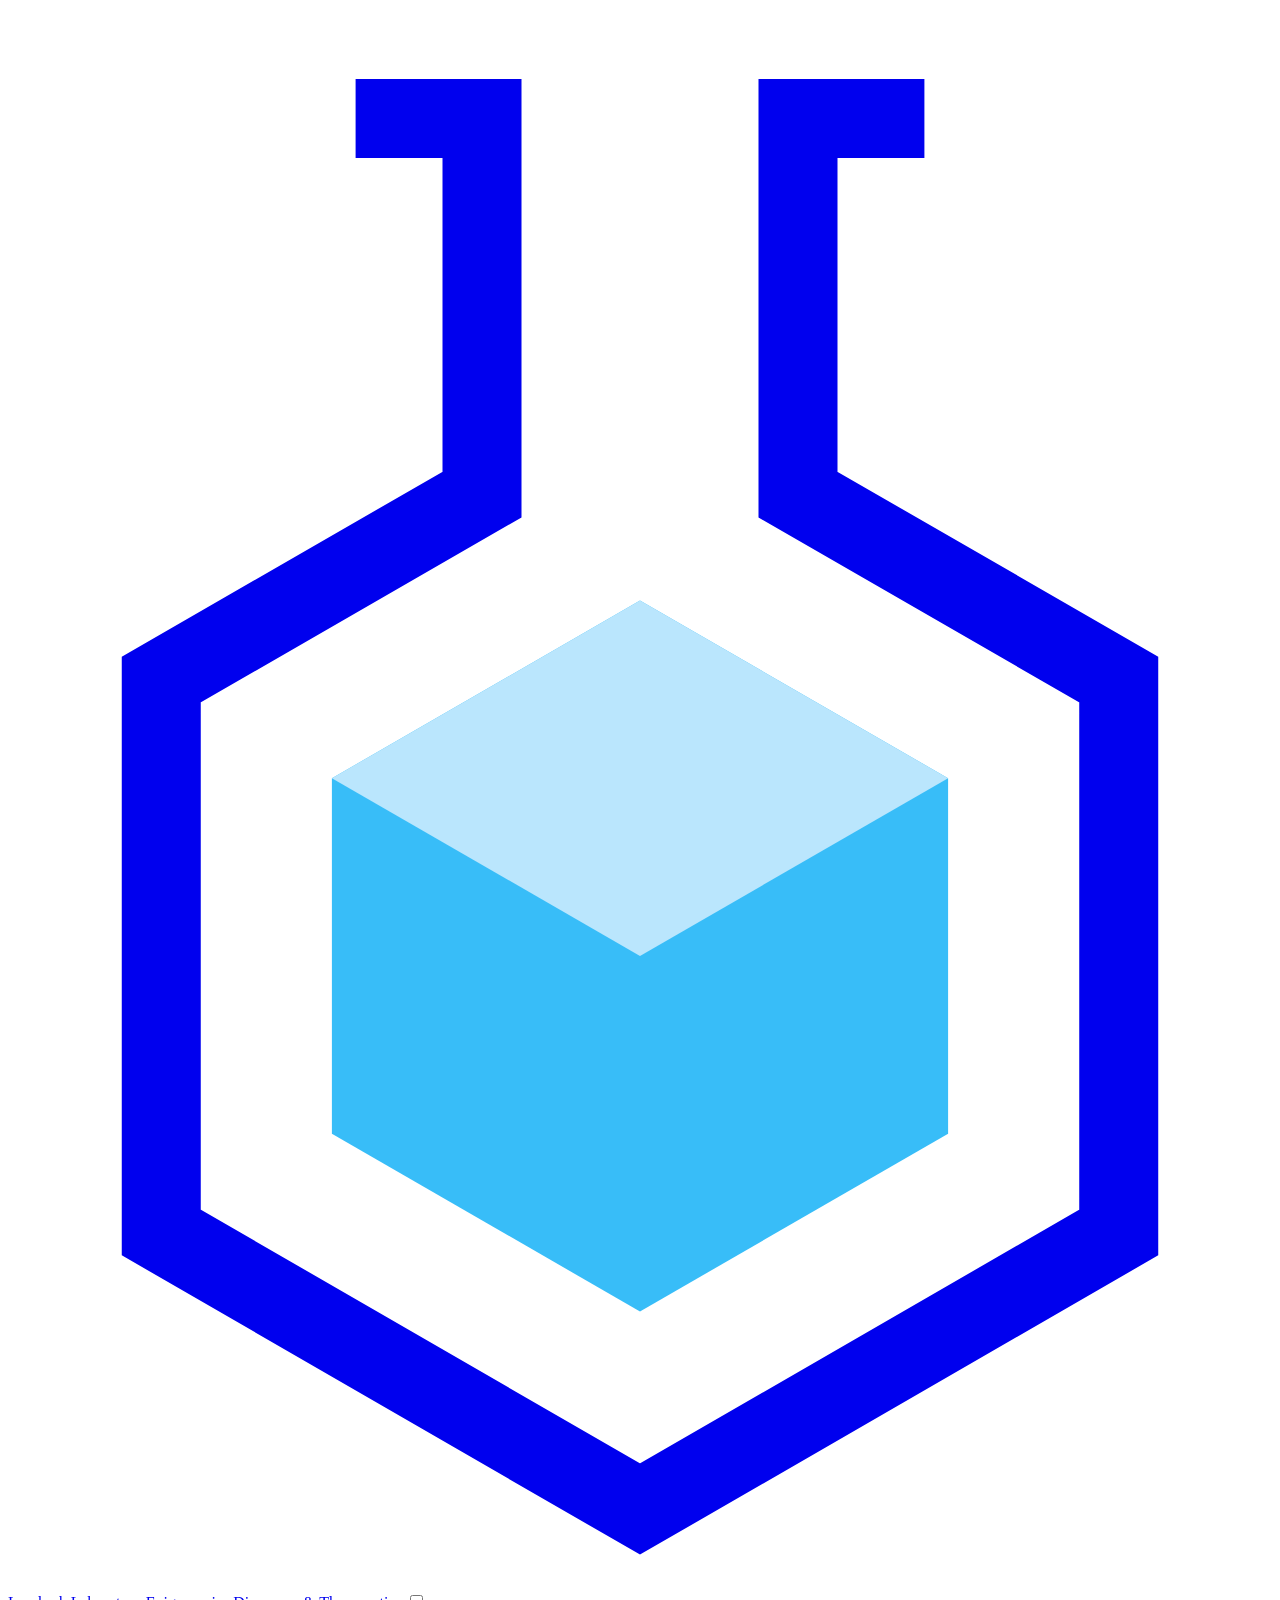
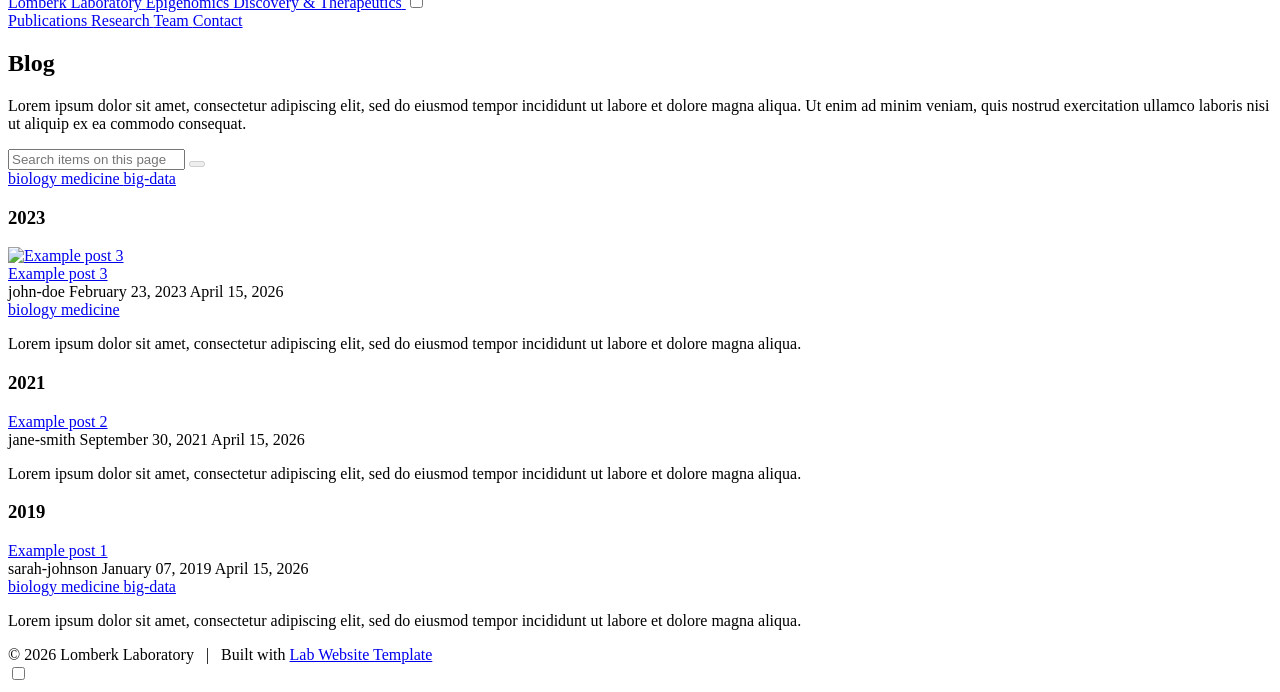
==== blog/index.html @ d011b60d "Deploying to gh-pages from @ rjfogarty/Lomberk-Lab.github.io@3ae2333532f5c6f4c0efbfa99e33e4c50df7499" ====
<!DOCTYPE html>
<html lang="en" data-dark="false">
  <head>
<meta http-equiv="Content-Type" content="text/html; charset=UTF-8">
  <!--
  put your analytics (e.g. Google Analytics) tracking code here
-->

  <!--
  put your search engine verification (e.g. Google Search Console) tag here
-->

  






























<meta name="viewport" content="width=device-width, initial-scale=1">

<title>Lomberk Laboratory</title>

<link rel="icon" href="/Lomberk-Lab.github.io/images/icon.png">

<meta name="title" content="">
<meta name="description" content="Epigenomics Discovery &amp; Therapeutics. The Lomberk Laboratory investigates how epigenomic regulators, including chromatin-modifying enzymes and remodeling complexes, control gene expression programs downstream of oncogenic signaling, shape DNA damage responses, and drive disease progression in cancers such as pancreatic cancer. Our work spans mechanistic discovery to translational impact, using cell-based assays, patient-derived model systems, and mouse models to identify vulnerabilities that can be targeted therapeutically.">

<meta property="og:title" content="">
<meta property="og:site_title" content="Lomberk Laboratory">
<meta property="og:description" content="Epigenomics Discovery &amp; Therapeutics. The Lomberk Laboratory investigates how epigenomic regulators, including chromatin-modifying enzymes and remodeling complexes, control gene expression programs downstream of oncogenic signaling, shape DNA damage responses, and drive disease progression in cancers such as pancreatic cancer. Our work spans mechanistic discovery to translational impact, using cell-based assays, patient-derived model systems, and mouse models to identify vulnerabilities that can be targeted therapeutically.">
<meta property="og:url" content="https://rjfogarty.github.io/Lomberk-Lab.github.io">
<meta property="og:image" content="/Lomberk-Lab.github.io/images/share.jpg">
<meta property="og:locale" content="en_US">

<meta property="twitter:title" content="">
<meta property="twitter:description" content="Epigenomics Discovery &amp; Therapeutics. The Lomberk Laboratory investigates how epigenomic regulators, including chromatin-modifying enzymes and remodeling complexes, control gene expression programs downstream of oncogenic signaling, shape DNA damage responses, and drive disease progression in cancers such as pancreatic cancer. Our work spans mechanistic discovery to translational impact, using cell-based assays, patient-derived model systems, and mouse models to identify vulnerabilities that can be targeted therapeutically.">
<meta property="twitter:url" content="https://rjfogarty.github.io/Lomberk-Lab.github.io">
<meta property="twitter:card" content="summary_large_image">
<meta property="twitter:image" content="/Lomberk-Lab.github.io/images/share.jpg">


  <meta property="og:type" content="website">


<script type="application/ld+json">
  {
    "@context": "https://schema.org",
    
      "@type": "WebSite",
    
    "name": "",
    "description": "Epigenomics Discovery &amp; Therapeutics. The Lomberk Laboratory investigates how epigenomic regulators, including chromatin-modifying enzymes and remodeling complexes, control gene expression programs downstream of oncogenic signaling, shape DNA damage responses, and drive disease progression in cancers such as pancreatic cancer. Our work spans mechanistic discovery to translational impact, using cell-based assays, patient-derived model systems, and mouse models to identify vulnerabilities that can be targeted therapeutically.",
    "headline": "",
    "publisher": {
      "@type": "Organization",
      "logo": { "@type": "ImageObject", "url": "/Lomberk-Lab.github.io/images/icon.png" }
    },
    "url": "https://rjfogarty.github.io/Lomberk-Lab.github.io"
  }
</script>

<link rel="alternate" type="application/rss+xml" href="https://rjfogarty.github.io/Lomberk-Lab.github.io/feed.xml">

  <!-- Google Fonts -->
<!-- automatically get url from fonts used in theme file -->

<link rel="preconnect" href="https://fonts.gstatic.com">
<link href="https://fonts.googleapis.com/css2?display=swap&&family=Barlow:ital,wght@0,200;0,400;0,500;0,600;1,200;1,400;1,500;1,600&amp;family=Roboto+Mono:ital,wght@0,200;0,400;0,500;0,600;1,200;1,400;1,500;1,600" rel="stylesheet">

<!-- Font Awesome icons (load asynchronously due to size) -->

<link href="https://use.fontawesome.com/releases/v6.7.0/css/all.css" rel="stylesheet" media="none" onload="this.removeAttribute('media'); this.onload = null;">
<noscript>
  <link href="https://use.fontawesome.com/releases/v6.7.0/css/all.css" rel="stylesheet">
</noscript>

  <!-- third party styles -->
<!-- https://stylishthemes.github.io/Syntax-Themes/pygments/ -->
<link href="https://cdn.jsdelivr.net/gh/StylishThemes/Syntax-Themes/pygments/css-github/pygments-tomorrow-night-eighties.css" rel="stylesheet">

<!-- include all sass in styles folder -->


  
    <link href="/Lomberk-Lab.github.io/_styles/-theme.css" rel="stylesheet">
  

  
    <link href="/Lomberk-Lab.github.io/_styles/alert.css" rel="stylesheet">
  

  
    <link href="/Lomberk-Lab.github.io/_styles/all.css" rel="stylesheet">
  

  
    <link href="/Lomberk-Lab.github.io/_styles/anchor.css" rel="stylesheet">
  

  
    <link href="/Lomberk-Lab.github.io/_styles/background.css" rel="stylesheet">
  

  
    <link href="/Lomberk-Lab.github.io/_styles/body.css" rel="stylesheet">
  

  
    <link href="/Lomberk-Lab.github.io/_styles/bold.css" rel="stylesheet">
  

  
    <link href="/Lomberk-Lab.github.io/_styles/button.css" rel="stylesheet">
  

  
    <link href="/Lomberk-Lab.github.io/_styles/card.css" rel="stylesheet">
  

  
    <link href="/Lomberk-Lab.github.io/_styles/checkbox.css" rel="stylesheet">
  

  
    <link href="/Lomberk-Lab.github.io/_styles/citation.css" rel="stylesheet">
  

  
    <link href="/Lomberk-Lab.github.io/_styles/code.css" rel="stylesheet">
  

  
    <link href="/Lomberk-Lab.github.io/_styles/cols.css" rel="stylesheet">
  

  
    <link href="/Lomberk-Lab.github.io/_styles/dark-toggle.css" rel="stylesheet">
  

  
    <link href="/Lomberk-Lab.github.io/_styles/details.css" rel="stylesheet">
  

  
    <link href="/Lomberk-Lab.github.io/_styles/feature.css" rel="stylesheet">
  

  
    <link href="/Lomberk-Lab.github.io/_styles/figure.css" rel="stylesheet">
  

  
    <link href="/Lomberk-Lab.github.io/_styles/float.css" rel="stylesheet">
  

  
    <link href="/Lomberk-Lab.github.io/_styles/font.css" rel="stylesheet">
  

  
    <link href="/Lomberk-Lab.github.io/_styles/footer.css" rel="stylesheet">
  

  
    <link href="/Lomberk-Lab.github.io/_styles/form.css" rel="stylesheet">
  

  
    <link href="/Lomberk-Lab.github.io/_styles/grid.css" rel="stylesheet">
  

  
    <link href="/Lomberk-Lab.github.io/_styles/header.css" rel="stylesheet">
  

  
    <link href="/Lomberk-Lab.github.io/_styles/heading.css" rel="stylesheet">
  

  
    <link href="/Lomberk-Lab.github.io/_styles/highlight.css" rel="stylesheet">
  

  
    <link href="/Lomberk-Lab.github.io/_styles/icon.css" rel="stylesheet">
  

  
    <link href="/Lomberk-Lab.github.io/_styles/image.css" rel="stylesheet">
  

  
    <link href="/Lomberk-Lab.github.io/_styles/link.css" rel="stylesheet">
  

  
    <link href="/Lomberk-Lab.github.io/_styles/list.css" rel="stylesheet">
  

  
    <link href="/Lomberk-Lab.github.io/_styles/main.css" rel="stylesheet">
  

  
    <link href="/Lomberk-Lab.github.io/_styles/paragraph.css" rel="stylesheet">
  

  
    <link href="/Lomberk-Lab.github.io/_styles/portrait.css" rel="stylesheet">
  

  
    <link href="/Lomberk-Lab.github.io/_styles/post-excerpt.css" rel="stylesheet">
  

  
    <link href="/Lomberk-Lab.github.io/_styles/post-info.css" rel="stylesheet">
  

  
    <link href="/Lomberk-Lab.github.io/_styles/post-nav.css" rel="stylesheet">
  

  
    <link href="/Lomberk-Lab.github.io/_styles/quote.css" rel="stylesheet">
  

  
    <link href="/Lomberk-Lab.github.io/_styles/rule.css" rel="stylesheet">
  

  
    <link href="/Lomberk-Lab.github.io/_styles/search-box.css" rel="stylesheet">
  

  
    <link href="/Lomberk-Lab.github.io/_styles/search-info.css" rel="stylesheet">
  

  
    <link href="/Lomberk-Lab.github.io/_styles/section.css" rel="stylesheet">
  

  
    <link href="/Lomberk-Lab.github.io/_styles/table.css" rel="stylesheet">
  

  
    <link href="/Lomberk-Lab.github.io/_styles/tags.css" rel="stylesheet">
  

  
    <link href="/Lomberk-Lab.github.io/_styles/textbox.css" rel="stylesheet">
  

  
    <link href="/Lomberk-Lab.github.io/_styles/tooltip.css" rel="stylesheet">
  

  
    <link href="/Lomberk-Lab.github.io/_styles/util.css" rel="stylesheet">
  

  

  

  

  

  

  

  

  

  

  

  

  

  

  

  

  

  

  

  

  

  

  

  

  

  

  

  


<!-- include all css in styles folder -->



  <!-- third party scripts -->
<script src="https://unpkg.com/@popperjs/core@2" defer></script>
<script src="https://unpkg.com/tippy.js@6" defer></script>
<script src="https://unpkg.com/mark.js@8" defer></script>

<!-- include all js in scripts folder -->


  <script src="/Lomberk-Lab.github.io/_scripts/anchors.js"></script>

  <script src="/Lomberk-Lab.github.io/_scripts/dark-mode.js"></script>

  <script src="/Lomberk-Lab.github.io/_scripts/fetch-tags.js"></script>

  <script src="/Lomberk-Lab.github.io/_scripts/search.js"></script>

  <script src="/Lomberk-Lab.github.io/_scripts/site-search.js"></script>

  <script src="/Lomberk-Lab.github.io/_scripts/table-wrap.js"></script>

  <script src="/Lomberk-Lab.github.io/_scripts/tooltip.js"></script>


</head>

  <body>
    







<header class="background" style="--image: url('/Lomberk-Lab.github.io/images/background.jpg')" data-dark="true">
  <a href="/Lomberk-Lab.github.io/" class="home">
    
      <span class="logo">
        
          <svg xmlns="http://www.w3.org/2000/svg" viewbox="-40 -60 80 100">
  <style>
    .bubble {
      animation: float 2s ease-out both infinite var(--delay);
    }
    @keyframes float {
      0% {
        opacity: 0;
      }
      50% {
        transform: translateY(0);
        opacity: 0;
      }
      75% {
        opacity: 1;
      }
      100% {
        opacity: 0;
        transform: translateY(-40px);
      }
    }
  </style>
  <g fill="currentColor" opacity="0.5">
    <circle class="bubble" cx="0" cy="-10" r="3" style="--delay: 0.1s"></circle>
    <circle class="bubble" cx="0" cy="-10" r="3" style="--delay: 0.4s"></circle>
    <circle class="bubble" cx="0" cy="-10" r="3" style="--delay: 1.1s"></circle>
  </g>
  <path fill="#38bdf8" d="
      M 0 -22.5
      L -19.5 -11.25
      L -19.5 11.25
      L 0 22.5
      L 19.5 11.25
      L 19.5 -11.25
      z
    "></path>
  <path fill="#bae6fd" d="
      M 0 -22.5
      L -19.5 -11.25
      L 0 0
      L 19.5 -11.25
      z
    "></path>
  <path fill="none" stroke="currentColor" stroke-width="5" d="
      M -18 -53
      L -10 -53
      L -10 -29.2
      L -30.3 -17.5
      L -30.3 17.5
      L 0 35
      L 30.3 17.5
      L 30.3 -17.5
      L 10 -29.2
      L 10 -53
      L 18 -53
    "></path>
</svg>

        
      </span>
    
    
      <span class="title-text" data-tooltip="Home">
        
          <span class="title">Lomberk Laboratory</span>
        
        
          <span class="subtitle">Epigenomics Discovery &amp; Therapeutics</span>
        
      </span>
    
  </a>

  <input class="nav-toggle" type="checkbox" aria-label="show/hide nav">

  <nav>
    
    
      
        <a href="/Lomberk-Lab.github.io/research/" data-tooltip="Published works">
          Publications
        </a>
      
    
      
        <a href="/Lomberk-Lab.github.io/projects/" data-tooltip="Software, datasets, and more">
          Research
        </a>
      
    
      
        <a href="/Lomberk-Lab.github.io/team/" data-tooltip="About our team">
          Team
        </a>
      
    
      
        <a href="/Lomberk-Lab.github.io/contact/" data-tooltip="Email, address, and location">
          Contact
        </a>
      
    
  </nav>
</header>

    <main>
      <!--
  modify main content of page:
  - add section breaks
  - attach section properties
  - filter out blank sections
-->






  
  
  

  <section class="background" data-size="page">
    <h1 id="blog">
<i class="icon fa-solid fa-feather-pointed"></i>Blog</h1>

<p>Lorem ipsum dolor sit amet, consectetur adipiscing elit, sed do eiusmod tempor incididunt ut labore et dolore magna aliqua.
Ut enim ad minim veniam, quis nostrud exercitation ullamco laboris nisi ut aliquip ex ea commodo consequat.</p>
  </section>

  
  
  

  <section class="background" data-size="page">
    <!--
  <background></background>
  <dark></dark>
  <size></size>
-->

<div class="search-box">
  <input type="text" class="search-input" oninput="onSearchInput(this)" placeholder="Search items on this page">
  <button disabled data-tooltip="Clear search" aria-label="clear search" onclick="onSearchClear()">
    <i class="icon fa-solid fa-magnifying-glass"></i>
  </button>
</div>

<div class="tags">
    
      <a href="/Lomberk-Lab.github.io/blog/?search=%22tag:%20biology%22" class="tag" data-tooltip='Show items with the tag "biology"'>
        biology
      </a>
    
      <a href="/Lomberk-Lab.github.io/blog/?search=%22tag:%20medicine%22" class="tag" data-tooltip='Show items with the tag "medicine"'>
        medicine
      </a>
    
      <a href="/Lomberk-Lab.github.io/blog/?search=%22tag:%20big-data%22" class="tag" data-tooltip='Show items with the tag "big-data"'>
        big-data
      </a>
    
  </div>

<div class="search-info"></div>

<h3 id="2023">2023</h3>

<div class="post-excerpt-container">
  <div class="post-excerpt">
    
    
    

    
      <a href="/Lomberk-Lab.github.io/2023/02/23/example-post-3.html" class="post-excerpt-image" aria-label="Example post 3">
        <img src="/Lomberk-Lab.github.io/images/photo.jpg" alt="Example post 3" loading="lazy" onerror="this.src = '/Lomberk-Lab.github.io/images/fallback.svg'; this.onerror = null;">
      </a>
    

    <div class="post-excerpt-text">
      <a href="/Lomberk-Lab.github.io/2023/02/23/example-post-3.html">Example post 3</a>

      <div class="post-info">
  
    
    
      
      
        <span data-tooltip="Author">
          <i class="icon fa-solid fa-feather-pointed"></i>
          <span>john-doe</span>
        </span>
      
    
  

  
  

  
    <span data-tooltip="Originally published on">
      <i class="icon fa-regular fa-calendar"></i>
      <span>February 23, 2023</span>
    </span>
  

  
    <span data-tooltip="Last updated on">
      <i class="icon fa-solid fa-clock-rotate-left"></i>
      <span>April 15, 2026</span>
    </span>
  
</div>


  


  <div class="tags">
    
      <a href="/Lomberk-Lab.github.io/blog?search=%22tag:%20biology%22" class="tag" data-tooltip='Show items with the tag "biology"'>
        biology
      </a>
    
      <a href="/Lomberk-Lab.github.io/blog?search=%22tag:%20medicine%22" class="tag" data-tooltip='Show items with the tag "medicine"'>
        medicine
      </a>
    
  </div>





      
      
      <p data-search="Lorem ipsum dolor sit amet, consectetur adipiscing elit, sed do eiusmod tempor incididunt ut labore et dolore magna aliqua.">
        Lorem ipsum dolor sit amet, consectetur adipiscing elit, sed do eiusmod tempor incididunt ut labore et dolore magna aliqua.

      </p>
    </div>
  </div>
</div>

<h3 id="2021">2021</h3>

<div class="post-excerpt-container">
  <div class="post-excerpt">
    
    
    

    

    <div class="post-excerpt-text">
      <a href="/Lomberk-Lab.github.io/2021/09/30/example-post-2.html">Example post 2</a>

      <div class="post-info">
  
    
    
      
      
        <span data-tooltip="Author">
          <i class="icon fa-solid fa-feather-pointed"></i>
          <span>jane-smith</span>
        </span>
      
    
  

  
  

  
    <span data-tooltip="Originally published on">
      <i class="icon fa-regular fa-calendar"></i>
      <span>September 30, 2021</span>
    </span>
  

  
    <span data-tooltip="Last updated on">
      <i class="icon fa-solid fa-clock-rotate-left"></i>
      <span>April 15, 2026</span>
    </span>
  
</div>


  






      
      
      <p data-search="Lorem ipsum dolor sit amet, consectetur adipiscing elit, sed do eiusmod tempor incididunt ut labore et dolore magna aliqua.">
        Lorem ipsum dolor sit amet, consectetur adipiscing elit, sed do eiusmod tempor incididunt ut labore et dolore magna aliqua.

      </p>
    </div>
  </div>
</div>

<h3 id="2019">2019</h3>

<div class="post-excerpt-container">
  <div class="post-excerpt">
    
    
    

    

    <div class="post-excerpt-text">
      <a href="/Lomberk-Lab.github.io/2019/01/07/example-post-1.html">Example post 1</a>

      <div class="post-info">
  
    
    
      
      
        <span data-tooltip="Author">
          <i class="icon fa-solid fa-feather-pointed"></i>
          <span>sarah-johnson</span>
        </span>
      
    
  

  
  

  
    <span data-tooltip="Originally published on">
      <i class="icon fa-regular fa-calendar"></i>
      <span>January 07, 2019</span>
    </span>
  

  
    <span data-tooltip="Last updated on">
      <i class="icon fa-solid fa-clock-rotate-left"></i>
      <span>April 15, 2026</span>
    </span>
  
</div>


  


  <div class="tags">
    
      <a href="/Lomberk-Lab.github.io/blog?search=%22tag:%20biology%22" class="tag" data-tooltip='Show items with the tag "biology"'>
        biology
      </a>
    
      <a href="/Lomberk-Lab.github.io/blog?search=%22tag:%20medicine%22" class="tag" data-tooltip='Show items with the tag "medicine"'>
        medicine
      </a>
    
      <a href="/Lomberk-Lab.github.io/blog?search=%22tag:%20big-data%22" class="tag" data-tooltip='Show items with the tag "big-data"'>
        big-data
      </a>
    
  </div>





      
      
      <p data-search="Lorem ipsum dolor sit amet, consectetur adipiscing elit, sed do eiusmod tempor incididunt ut labore et dolore magna aliqua.">
        Lorem ipsum dolor sit amet, consectetur adipiscing elit, sed do eiusmod tempor incididunt ut labore et dolore magna aliqua.

      </p>
    </div>
  </div>
</div>
  </section>


    </main>
    


<footer class="background" style="--image: url('/Lomberk-Lab.github.io/images/background.jpg')" data-dark="true" data-size="wide">
  <!--
    <div>
      Extra details like contact info or address
    </div>
  -->

  <div>
    
  </div>

  <div>
    © 2026
    Lomberk Laboratory
      |   Built with
    <a href="https://github.com/greenelab/lab-website-template">
      Lab Website Template
    </a>
  </div>

  <input type="checkbox" class="dark-toggle" data-tooltip="Dark mode" aria-label="toggle dark mode" oninput="onDarkToggleChange(event)">
</footer>

  </body>
</html>
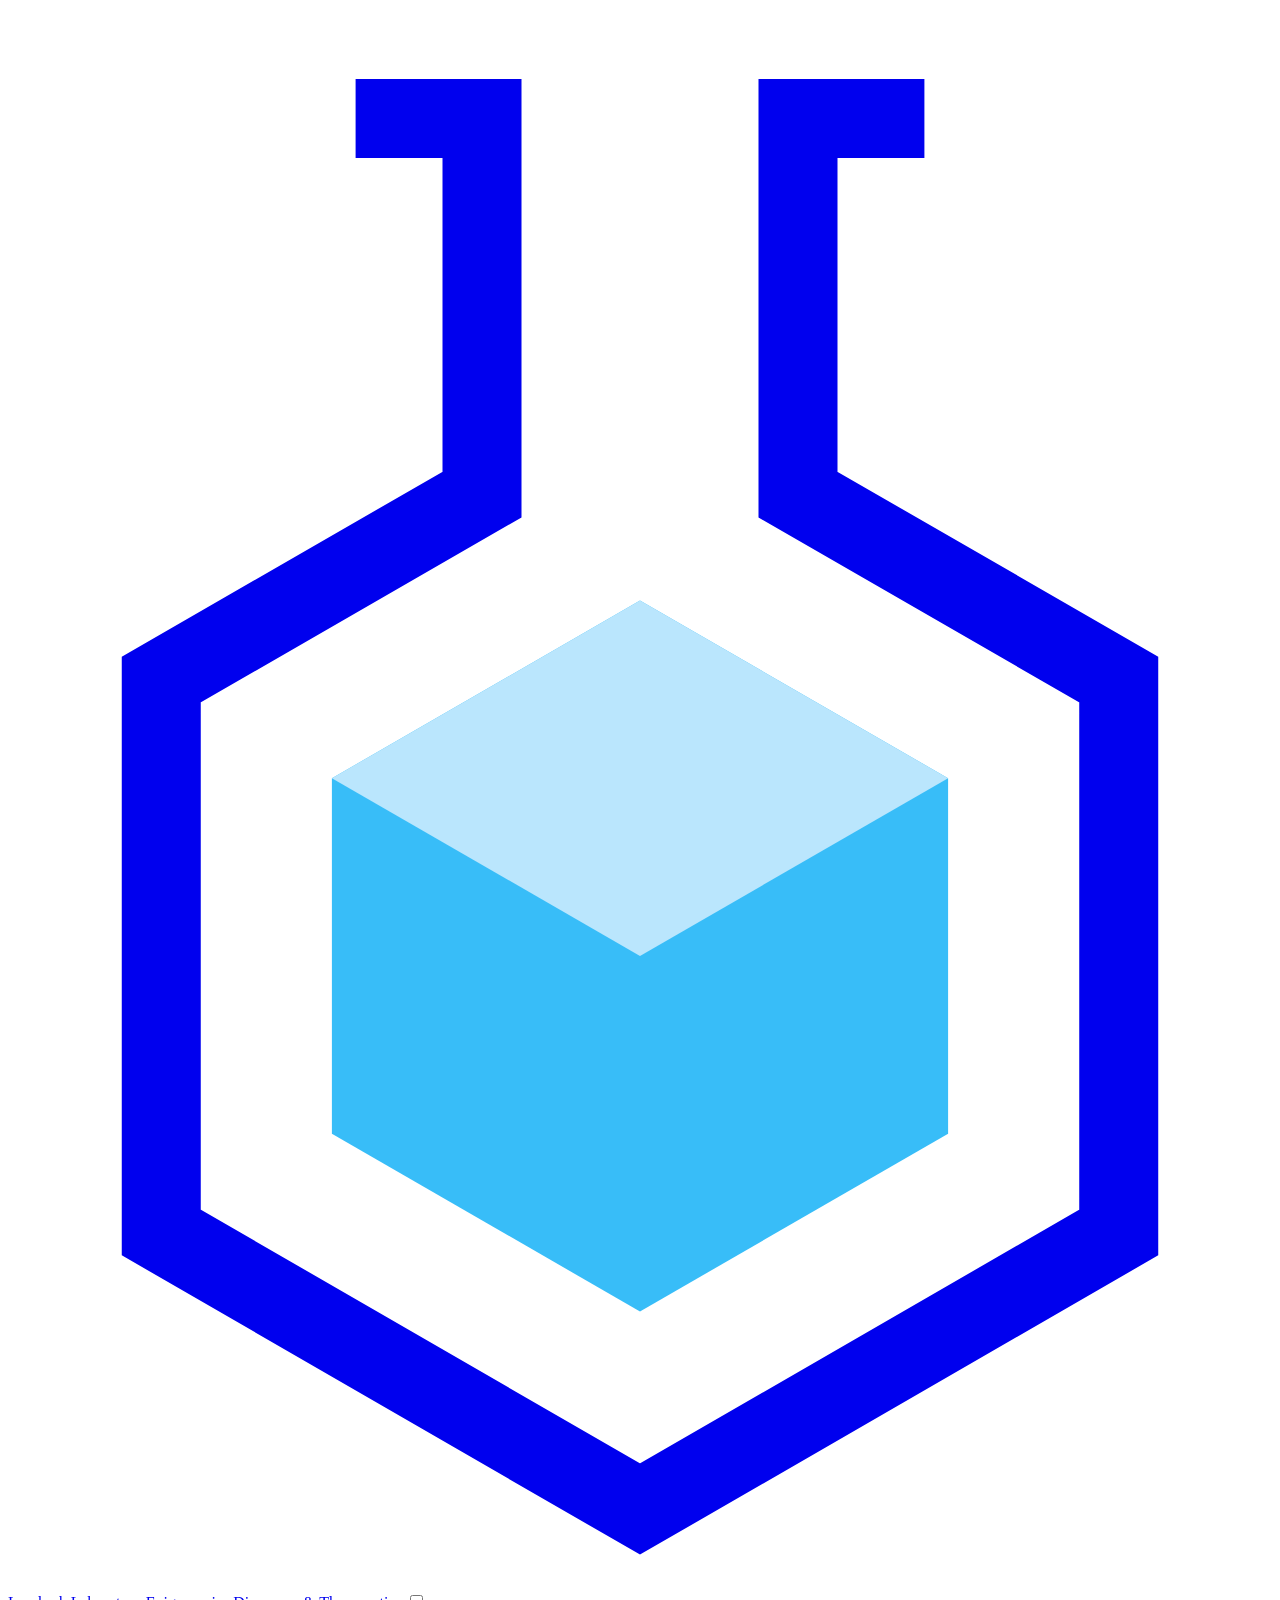
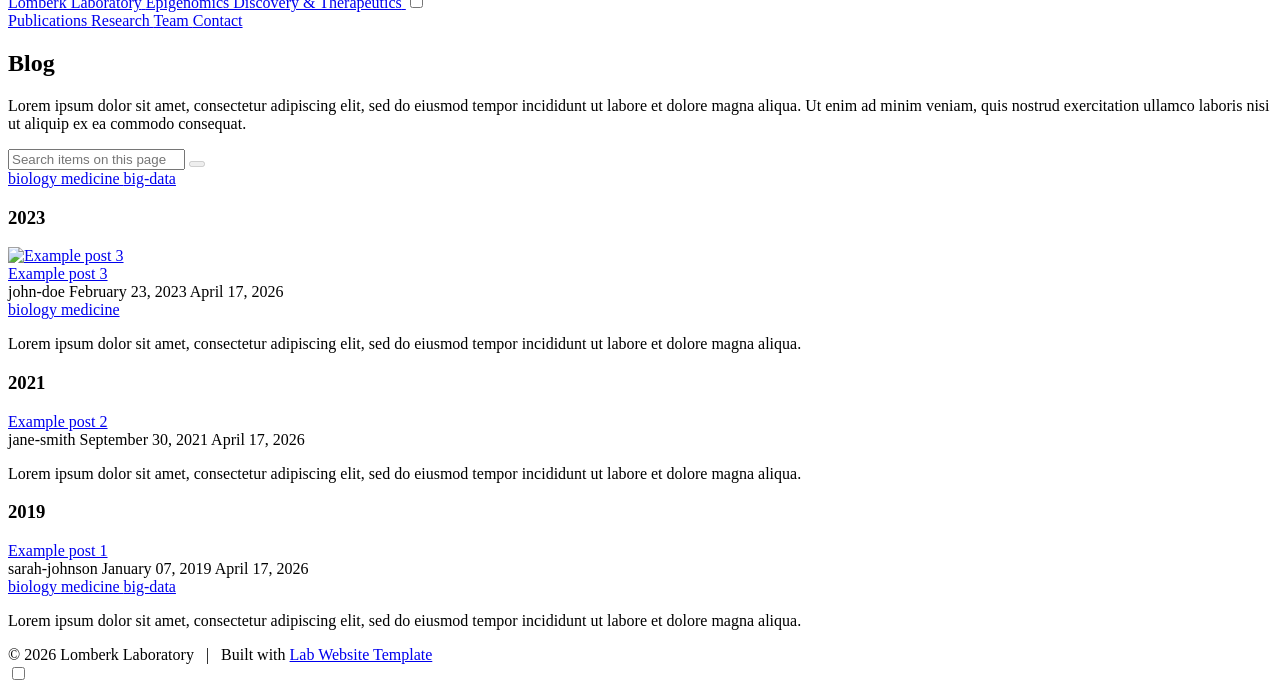
==== commit 2a4e2e51: "Deploying to gh-pages from @ Lomberk-Lab/Lomberk-Lab.github.io@14c8e73a8a8e4975a4ace5753847a851c90e7" ====
--- a/blog/index.html
+++ b/blog/index.html
@@ -45,7 +45,7 @@
 
 <title>Lomberk Laboratory</title>
 
-<link rel="icon" href="/Lomberk-Lab.github.io/images/icon.png">
+<link rel="icon" href="/images/icon.png">
 
 <meta name="title" content="">
 <meta name="description" content="Epigenomics Discovery &amp; Therapeutics. The Lomberk Laboratory investigates how epigenomic regulators, including chromatin-modifying enzymes and remodeling complexes, control gene expression programs downstream of oncogenic signaling, shape DNA damage responses, and drive disease progression in cancers such as pancreatic cancer. Our work spans mechanistic discovery to translational impact, using cell-based assays, patient-derived model systems, and mouse models to identify vulnerabilities that can be targeted therapeutically.">
@@ -53,15 +53,15 @@
 <meta property="og:title" content="">
 <meta property="og:site_title" content="Lomberk Laboratory">
 <meta property="og:description" content="Epigenomics Discovery &amp; Therapeutics. The Lomberk Laboratory investigates how epigenomic regulators, including chromatin-modifying enzymes and remodeling complexes, control gene expression programs downstream of oncogenic signaling, shape DNA damage responses, and drive disease progression in cancers such as pancreatic cancer. Our work spans mechanistic discovery to translational impact, using cell-based assays, patient-derived model systems, and mouse models to identify vulnerabilities that can be targeted therapeutically.">
-<meta property="og:url" content="https://rjfogarty.github.io/Lomberk-Lab.github.io">
-<meta property="og:image" content="/Lomberk-Lab.github.io/images/share.jpg">
+<meta property="og:url" content="https://lomberk-lab.github.io">
+<meta property="og:image" content="/images/share.jpg">
 <meta property="og:locale" content="en_US">
 
 <meta property="twitter:title" content="">
 <meta property="twitter:description" content="Epigenomics Discovery &amp; Therapeutics. The Lomberk Laboratory investigates how epigenomic regulators, including chromatin-modifying enzymes and remodeling complexes, control gene expression programs downstream of oncogenic signaling, shape DNA damage responses, and drive disease progression in cancers such as pancreatic cancer. Our work spans mechanistic discovery to translational impact, using cell-based assays, patient-derived model systems, and mouse models to identify vulnerabilities that can be targeted therapeutically.">
-<meta property="twitter:url" content="https://rjfogarty.github.io/Lomberk-Lab.github.io">
+<meta property="twitter:url" content="https://lomberk-lab.github.io">
 <meta property="twitter:card" content="summary_large_image">
-<meta property="twitter:image" content="/Lomberk-Lab.github.io/images/share.jpg">
+<meta property="twitter:image" content="/images/share.jpg">
 
 
   <meta property="og:type" content="website">
@@ -78,13 +78,13 @@
     "headline": "",
     "publisher": {
       "@type": "Organization",
-      "logo": { "@type": "ImageObject", "url": "/Lomberk-Lab.github.io/images/icon.png" }
+      "logo": { "@type": "ImageObject", "url": "/images/icon.png" }
     },
-    "url": "https://rjfogarty.github.io/Lomberk-Lab.github.io"
+    "url": "https://lomberk-lab.github.io"
   }
 </script>
 
-<link rel="alternate" type="application/rss+xml" href="https://rjfogarty.github.io/Lomberk-Lab.github.io/feed.xml">
+<link rel="alternate" type="application/rss+xml" href="https://lomberk-lab.github.io/feed.xml">
 
   <!-- Google Fonts -->
 <!-- automatically get url from fonts used in theme file -->
@@ -107,183 +107,183 @@
 
 
   
-    <link href="/Lomberk-Lab.github.io/_styles/-theme.css" rel="stylesheet">
-  
-
-  
-    <link href="/Lomberk-Lab.github.io/_styles/alert.css" rel="stylesheet">
-  
-
-  
-    <link href="/Lomberk-Lab.github.io/_styles/all.css" rel="stylesheet">
-  
-
-  
-    <link href="/Lomberk-Lab.github.io/_styles/anchor.css" rel="stylesheet">
-  
-
-  
-    <link href="/Lomberk-Lab.github.io/_styles/background.css" rel="stylesheet">
-  
-
-  
-    <link href="/Lomberk-Lab.github.io/_styles/body.css" rel="stylesheet">
-  
-
-  
-    <link href="/Lomberk-Lab.github.io/_styles/bold.css" rel="stylesheet">
-  
-
-  
-    <link href="/Lomberk-Lab.github.io/_styles/button.css" rel="stylesheet">
-  
-
-  
-    <link href="/Lomberk-Lab.github.io/_styles/card.css" rel="stylesheet">
-  
-
-  
-    <link href="/Lomberk-Lab.github.io/_styles/checkbox.css" rel="stylesheet">
-  
-
-  
-    <link href="/Lomberk-Lab.github.io/_styles/citation.css" rel="stylesheet">
-  
-
-  
-    <link href="/Lomberk-Lab.github.io/_styles/code.css" rel="stylesheet">
-  
-
-  
-    <link href="/Lomberk-Lab.github.io/_styles/cols.css" rel="stylesheet">
-  
-
-  
-    <link href="/Lomberk-Lab.github.io/_styles/dark-toggle.css" rel="stylesheet">
-  
-
-  
-    <link href="/Lomberk-Lab.github.io/_styles/details.css" rel="stylesheet">
-  
-
-  
-    <link href="/Lomberk-Lab.github.io/_styles/feature.css" rel="stylesheet">
-  
-
-  
-    <link href="/Lomberk-Lab.github.io/_styles/figure.css" rel="stylesheet">
-  
-
-  
-    <link href="/Lomberk-Lab.github.io/_styles/float.css" rel="stylesheet">
-  
-
-  
-    <link href="/Lomberk-Lab.github.io/_styles/font.css" rel="stylesheet">
-  
-
-  
-    <link href="/Lomberk-Lab.github.io/_styles/footer.css" rel="stylesheet">
-  
-
-  
-    <link href="/Lomberk-Lab.github.io/_styles/form.css" rel="stylesheet">
-  
-
-  
-    <link href="/Lomberk-Lab.github.io/_styles/grid.css" rel="stylesheet">
-  
-
-  
-    <link href="/Lomberk-Lab.github.io/_styles/header.css" rel="stylesheet">
-  
-
-  
-    <link href="/Lomberk-Lab.github.io/_styles/heading.css" rel="stylesheet">
-  
-
-  
-    <link href="/Lomberk-Lab.github.io/_styles/highlight.css" rel="stylesheet">
-  
-
-  
-    <link href="/Lomberk-Lab.github.io/_styles/icon.css" rel="stylesheet">
-  
-
-  
-    <link href="/Lomberk-Lab.github.io/_styles/image.css" rel="stylesheet">
-  
-
-  
-    <link href="/Lomberk-Lab.github.io/_styles/link.css" rel="stylesheet">
-  
-
-  
-    <link href="/Lomberk-Lab.github.io/_styles/list.css" rel="stylesheet">
-  
-
-  
-    <link href="/Lomberk-Lab.github.io/_styles/main.css" rel="stylesheet">
-  
-
-  
-    <link href="/Lomberk-Lab.github.io/_styles/paragraph.css" rel="stylesheet">
-  
-
-  
-    <link href="/Lomberk-Lab.github.io/_styles/portrait.css" rel="stylesheet">
-  
-
-  
-    <link href="/Lomberk-Lab.github.io/_styles/post-excerpt.css" rel="stylesheet">
-  
-
-  
-    <link href="/Lomberk-Lab.github.io/_styles/post-info.css" rel="stylesheet">
-  
-
-  
-    <link href="/Lomberk-Lab.github.io/_styles/post-nav.css" rel="stylesheet">
-  
-
-  
-    <link href="/Lomberk-Lab.github.io/_styles/quote.css" rel="stylesheet">
-  
-
-  
-    <link href="/Lomberk-Lab.github.io/_styles/rule.css" rel="stylesheet">
-  
-
-  
-    <link href="/Lomberk-Lab.github.io/_styles/search-box.css" rel="stylesheet">
-  
-
-  
-    <link href="/Lomberk-Lab.github.io/_styles/search-info.css" rel="stylesheet">
-  
-
-  
-    <link href="/Lomberk-Lab.github.io/_styles/section.css" rel="stylesheet">
-  
-
-  
-    <link href="/Lomberk-Lab.github.io/_styles/table.css" rel="stylesheet">
-  
-
-  
-    <link href="/Lomberk-Lab.github.io/_styles/tags.css" rel="stylesheet">
-  
-
-  
-    <link href="/Lomberk-Lab.github.io/_styles/textbox.css" rel="stylesheet">
-  
-
-  
-    <link href="/Lomberk-Lab.github.io/_styles/tooltip.css" rel="stylesheet">
-  
-
-  
-    <link href="/Lomberk-Lab.github.io/_styles/util.css" rel="stylesheet">
+    <link href="/_styles/-theme.css" rel="stylesheet">
+  
+
+  
+    <link href="/_styles/alert.css" rel="stylesheet">
+  
+
+  
+    <link href="/_styles/all.css" rel="stylesheet">
+  
+
+  
+    <link href="/_styles/anchor.css" rel="stylesheet">
+  
+
+  
+    <link href="/_styles/background.css" rel="stylesheet">
+  
+
+  
+    <link href="/_styles/body.css" rel="stylesheet">
+  
+
+  
+    <link href="/_styles/bold.css" rel="stylesheet">
+  
+
+  
+    <link href="/_styles/button.css" rel="stylesheet">
+  
+
+  
+    <link href="/_styles/card.css" rel="stylesheet">
+  
+
+  
+    <link href="/_styles/checkbox.css" rel="stylesheet">
+  
+
+  
+    <link href="/_styles/citation.css" rel="stylesheet">
+  
+
+  
+    <link href="/_styles/code.css" rel="stylesheet">
+  
+
+  
+    <link href="/_styles/cols.css" rel="stylesheet">
+  
+
+  
+    <link href="/_styles/dark-toggle.css" rel="stylesheet">
+  
+
+  
+    <link href="/_styles/details.css" rel="stylesheet">
+  
+
+  
+    <link href="/_styles/feature.css" rel="stylesheet">
+  
+
+  
+    <link href="/_styles/figure.css" rel="stylesheet">
+  
+
+  
+    <link href="/_styles/float.css" rel="stylesheet">
+  
+
+  
+    <link href="/_styles/font.css" rel="stylesheet">
+  
+
+  
+    <link href="/_styles/footer.css" rel="stylesheet">
+  
+
+  
+    <link href="/_styles/form.css" rel="stylesheet">
+  
+
+  
+    <link href="/_styles/grid.css" rel="stylesheet">
+  
+
+  
+    <link href="/_styles/header.css" rel="stylesheet">
+  
+
+  
+    <link href="/_styles/heading.css" rel="stylesheet">
+  
+
+  
+    <link href="/_styles/highlight.css" rel="stylesheet">
+  
+
+  
+    <link href="/_styles/icon.css" rel="stylesheet">
+  
+
+  
+    <link href="/_styles/image.css" rel="stylesheet">
+  
+
+  
+    <link href="/_styles/link.css" rel="stylesheet">
+  
+
+  
+    <link href="/_styles/list.css" rel="stylesheet">
+  
+
+  
+    <link href="/_styles/main.css" rel="stylesheet">
+  
+
+  
+    <link href="/_styles/paragraph.css" rel="stylesheet">
+  
+
+  
+    <link href="/_styles/portrait.css" rel="stylesheet">
+  
+
+  
+    <link href="/_styles/post-excerpt.css" rel="stylesheet">
+  
+
+  
+    <link href="/_styles/post-info.css" rel="stylesheet">
+  
+
+  
+    <link href="/_styles/post-nav.css" rel="stylesheet">
+  
+
+  
+    <link href="/_styles/quote.css" rel="stylesheet">
+  
+
+  
+    <link href="/_styles/rule.css" rel="stylesheet">
+  
+
+  
+    <link href="/_styles/search-box.css" rel="stylesheet">
+  
+
+  
+    <link href="/_styles/search-info.css" rel="stylesheet">
+  
+
+  
+    <link href="/_styles/section.css" rel="stylesheet">
+  
+
+  
+    <link href="/_styles/table.css" rel="stylesheet">
+  
+
+  
+    <link href="/_styles/tags.css" rel="stylesheet">
+  
+
+  
+    <link href="/_styles/textbox.css" rel="stylesheet">
+  
+
+  
+    <link href="/_styles/tooltip.css" rel="stylesheet">
+  
+
+  
+    <link href="/_styles/util.css" rel="stylesheet">
   
 
   
@@ -353,19 +353,19 @@
 <!-- include all js in scripts folder -->
 
 
-  <script src="/Lomberk-Lab.github.io/_scripts/anchors.js"></script>
-
-  <script src="/Lomberk-Lab.github.io/_scripts/dark-mode.js"></script>
-
-  <script src="/Lomberk-Lab.github.io/_scripts/fetch-tags.js"></script>
-
-  <script src="/Lomberk-Lab.github.io/_scripts/search.js"></script>
-
-  <script src="/Lomberk-Lab.github.io/_scripts/site-search.js"></script>
-
-  <script src="/Lomberk-Lab.github.io/_scripts/table-wrap.js"></script>
-
-  <script src="/Lomberk-Lab.github.io/_scripts/tooltip.js"></script>
+  <script src="/_scripts/anchors.js"></script>
+
+  <script src="/_scripts/dark-mode.js"></script>
+
+  <script src="/_scripts/fetch-tags.js"></script>
+
+  <script src="/_scripts/search.js"></script>
+
+  <script src="/_scripts/site-search.js"></script>
+
+  <script src="/_scripts/table-wrap.js"></script>
+
+  <script src="/_scripts/tooltip.js"></script>
 
 
 </head>
@@ -379,8 +379,8 @@
 
 
 
-<header class="background" style="--image: url('/Lomberk-Lab.github.io/images/background.jpg')" data-dark="true">
-  <a href="/Lomberk-Lab.github.io/" class="home">
+<header class="background" style="--image: url('/images/background.jpg')" data-dark="true">
+  <a href="/" class="home">
     
       <span class="logo">
         
@@ -463,25 +463,25 @@
     
     
       
-        <a href="/Lomberk-Lab.github.io/research/" data-tooltip="Published works">
+        <a href="/research/" data-tooltip="Published works">
           Publications
         </a>
       
     
       
-        <a href="/Lomberk-Lab.github.io/projects/" data-tooltip="Software, datasets, and more">
+        <a href="/projects/" data-tooltip="Current projects and collaborations">
           Research
         </a>
       
     
       
-        <a href="/Lomberk-Lab.github.io/team/" data-tooltip="About our team">
+        <a href="/team/" data-tooltip="About our team">
           Team
         </a>
       
     
       
-        <a href="/Lomberk-Lab.github.io/contact/" data-tooltip="Email, address, and location">
+        <a href="/contact/" data-tooltip="">
           Contact
         </a>
       
@@ -534,15 +534,15 @@
 
 <div class="tags">
     
-      <a href="/Lomberk-Lab.github.io/blog/?search=%22tag:%20biology%22" class="tag" data-tooltip='Show items with the tag "biology"'>
+      <a href="/blog/?search=%22tag:%20biology%22" class="tag" data-tooltip='Show items with the tag "biology"'>
         biology
       </a>
     
-      <a href="/Lomberk-Lab.github.io/blog/?search=%22tag:%20medicine%22" class="tag" data-tooltip='Show items with the tag "medicine"'>
+      <a href="/blog/?search=%22tag:%20medicine%22" class="tag" data-tooltip='Show items with the tag "medicine"'>
         medicine
       </a>
     
-      <a href="/Lomberk-Lab.github.io/blog/?search=%22tag:%20big-data%22" class="tag" data-tooltip='Show items with the tag "big-data"'>
+      <a href="/blog/?search=%22tag:%20big-data%22" class="tag" data-tooltip='Show items with the tag "big-data"'>
         big-data
       </a>
     
@@ -559,13 +559,13 @@
     
 
     
-      <a href="/Lomberk-Lab.github.io/2023/02/23/example-post-3.html" class="post-excerpt-image" aria-label="Example post 3">
-        <img src="/Lomberk-Lab.github.io/images/photo.jpg" alt="Example post 3" loading="lazy" onerror="this.src = '/Lomberk-Lab.github.io/images/fallback.svg'; this.onerror = null;">
+      <a href="/2023/02/23/example-post-3.html" class="post-excerpt-image" aria-label="Example post 3">
+        <img src="/images/photo.jpg" alt="Example post 3" loading="lazy" onerror="this.src = '/images/fallback.svg'; this.onerror = null;">
       </a>
     
 
     <div class="post-excerpt-text">
-      <a href="/Lomberk-Lab.github.io/2023/02/23/example-post-3.html">Example post 3</a>
+      <a href="/2023/02/23/example-post-3.html">Example post 3</a>
 
       <div class="post-info">
   
@@ -594,7 +594,7 @@
   
     <span data-tooltip="Last updated on">
       <i class="icon fa-solid fa-clock-rotate-left"></i>
-      <span>April 15, 2026</span>
+      <span>April 17, 2026</span>
     </span>
   
 </div>
@@ -605,11 +605,11 @@
 
   <div class="tags">
     
-      <a href="/Lomberk-Lab.github.io/blog?search=%22tag:%20biology%22" class="tag" data-tooltip='Show items with the tag "biology"'>
+      <a href="/blog?search=%22tag:%20biology%22" class="tag" data-tooltip='Show items with the tag "biology"'>
         biology
       </a>
     
-      <a href="/Lomberk-Lab.github.io/blog?search=%22tag:%20medicine%22" class="tag" data-tooltip='Show items with the tag "medicine"'>
+      <a href="/blog?search=%22tag:%20medicine%22" class="tag" data-tooltip='Show items with the tag "medicine"'>
         medicine
       </a>
     
@@ -640,7 +640,7 @@
     
 
     <div class="post-excerpt-text">
-      <a href="/Lomberk-Lab.github.io/2021/09/30/example-post-2.html">Example post 2</a>
+      <a href="/2021/09/30/example-post-2.html">Example post 2</a>
 
       <div class="post-info">
   
@@ -669,7 +669,7 @@
   
     <span data-tooltip="Last updated on">
       <i class="icon fa-solid fa-clock-rotate-left"></i>
-      <span>April 15, 2026</span>
+      <span>April 17, 2026</span>
     </span>
   
 </div>
@@ -703,7 +703,7 @@
     
 
     <div class="post-excerpt-text">
-      <a href="/Lomberk-Lab.github.io/2019/01/07/example-post-1.html">Example post 1</a>
+      <a href="/2019/01/07/example-post-1.html">Example post 1</a>
 
       <div class="post-info">
   
@@ -732,7 +732,7 @@
   
     <span data-tooltip="Last updated on">
       <i class="icon fa-solid fa-clock-rotate-left"></i>
-      <span>April 15, 2026</span>
+      <span>April 17, 2026</span>
     </span>
   
 </div>
@@ -743,15 +743,15 @@
 
   <div class="tags">
     
-      <a href="/Lomberk-Lab.github.io/blog?search=%22tag:%20biology%22" class="tag" data-tooltip='Show items with the tag "biology"'>
+      <a href="/blog?search=%22tag:%20biology%22" class="tag" data-tooltip='Show items with the tag "biology"'>
         biology
       </a>
     
-      <a href="/Lomberk-Lab.github.io/blog?search=%22tag:%20medicine%22" class="tag" data-tooltip='Show items with the tag "medicine"'>
+      <a href="/blog?search=%22tag:%20medicine%22" class="tag" data-tooltip='Show items with the tag "medicine"'>
         medicine
       </a>
     
-      <a href="/Lomberk-Lab.github.io/blog?search=%22tag:%20big-data%22" class="tag" data-tooltip='Show items with the tag "big-data"'>
+      <a href="/blog?search=%22tag:%20big-data%22" class="tag" data-tooltip='Show items with the tag "big-data"'>
         big-data
       </a>
     
@@ -777,7 +777,7 @@
     
 
 
-<footer class="background" style="--image: url('/Lomberk-Lab.github.io/images/background.jpg')" data-dark="true" data-size="wide">
+<footer class="background" style="--image: url('/images/background.jpg')" data-dark="true" data-size="wide">
   <!--
     <div>
       Extra details like contact info or address
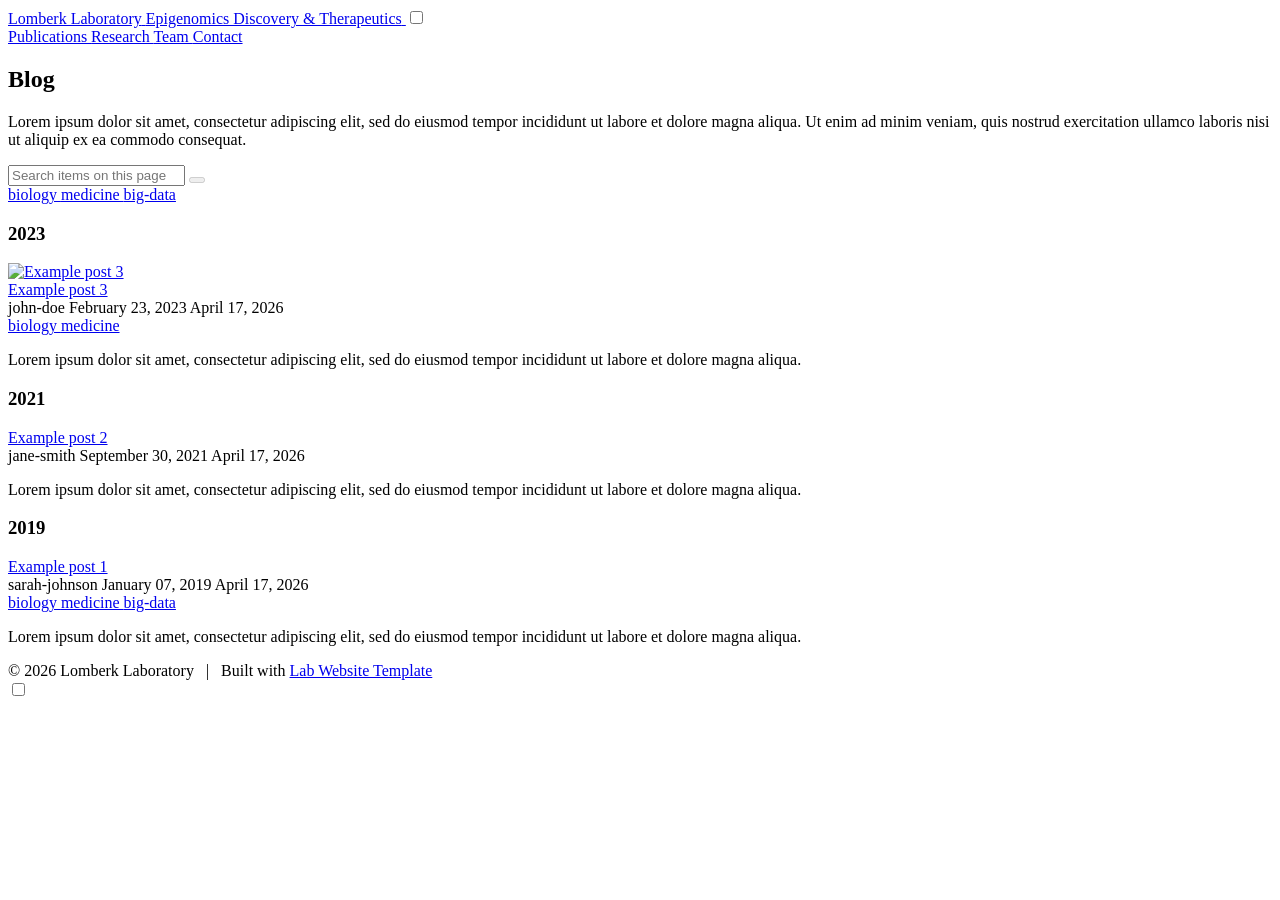
==== commit 5bb1c39d: "Deploying to gh-pages from @ Lomberk-Lab/Lomberk-Lab.github.io@aa64255e1c9550bf6c8950b8b06f4c9dc67ed" ====
--- a/blog/index.html
+++ b/blog/index.html
@@ -377,73 +377,10 @@
 
 
 
-
-
-<header class="background" style="--image: url('/images/background.jpg')" data-dark="true">
+ 
+
+<header class="background" style="--image: url('/images/Lomberk_Lab.jpg')" data-dark="true">
   <a href="/" class="home">
-    
-      <span class="logo">
-        
-          <svg xmlns="http://www.w3.org/2000/svg" viewbox="-40 -60 80 100">
-  <style>
-    .bubble {
-      animation: float 2s ease-out both infinite var(--delay);
-    }
-    @keyframes float {
-      0% {
-        opacity: 0;
-      }
-      50% {
-        transform: translateY(0);
-        opacity: 0;
-      }
-      75% {
-        opacity: 1;
-      }
-      100% {
-        opacity: 0;
-        transform: translateY(-40px);
-      }
-    }
-  </style>
-  <g fill="currentColor" opacity="0.5">
-    <circle class="bubble" cx="0" cy="-10" r="3" style="--delay: 0.1s"></circle>
-    <circle class="bubble" cx="0" cy="-10" r="3" style="--delay: 0.4s"></circle>
-    <circle class="bubble" cx="0" cy="-10" r="3" style="--delay: 1.1s"></circle>
-  </g>
-  <path fill="#38bdf8" d="
-      M 0 -22.5
-      L -19.5 -11.25
-      L -19.5 11.25
-      L 0 22.5
-      L 19.5 11.25
-      L 19.5 -11.25
-      z
-    "></path>
-  <path fill="#bae6fd" d="
-      M 0 -22.5
-      L -19.5 -11.25
-      L 0 0
-      L 19.5 -11.25
-      z
-    "></path>
-  <path fill="none" stroke="currentColor" stroke-width="5" d="
-      M -18 -53
-      L -10 -53
-      L -10 -29.2
-      L -30.3 -17.5
-      L -30.3 17.5
-      L 0 35
-      L 30.3 17.5
-      L 30.3 -17.5
-      L 10 -29.2
-      L 10 -53
-      L 18 -53
-    "></path>
-</svg>
-
-        
-      </span>
     
     
       <span class="title-text" data-tooltip="Home">
@@ -777,7 +714,7 @@
     
 
 
-<footer class="background" style="--image: url('/images/background.jpg')" data-dark="true" data-size="wide">
+<footer class="background" style="--image: url('')" data-dark="true" data-size="wide">
   <!--
     <div>
       Extra details like contact info or address
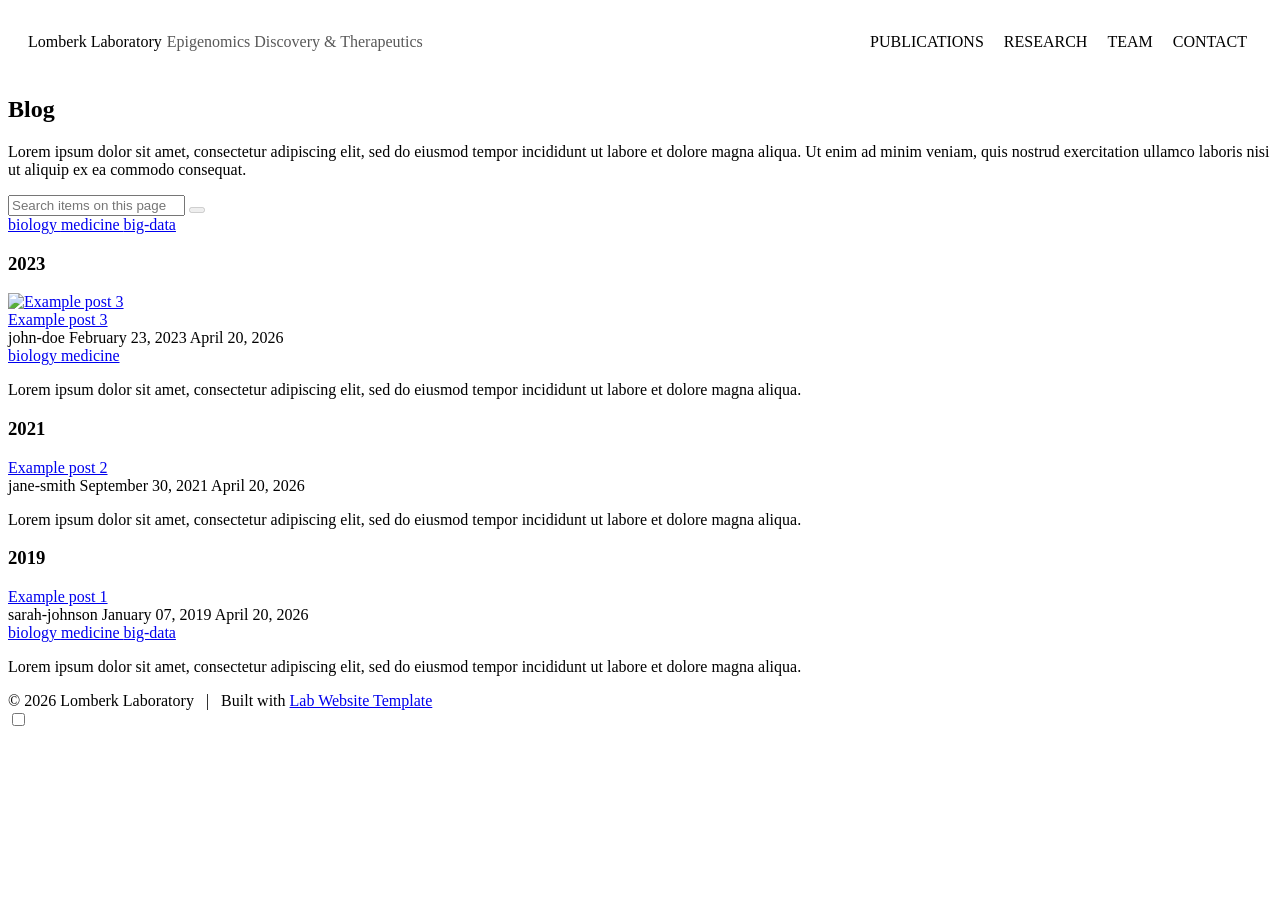
==== commit 08a55f91: "Deploying to gh-pages from @ Lomberk-Lab/Lomberk-Lab.github.io@3c9eba8db039509c62491f15533f3a5426443" ====
--- a/blog/index.html
+++ b/blog/index.html
@@ -45,7 +45,7 @@
 
 <title>Lomberk Laboratory</title>
 
-<link rel="icon" href="/images/icon.png">
+<link rel="icon" href="/images/icon.jpg">
 
 <meta name="title" content="">
 <meta name="description" content="Epigenomics Discovery &amp; Therapeutics. The Lomberk Laboratory investigates how epigenomic regulators, including chromatin-modifying enzymes and remodeling complexes, control gene expression programs downstream of oncogenic signaling, shape DNA damage responses, and drive disease progression in cancers such as pancreatic cancer. Our work spans mechanistic discovery to translational impact, using cell-based assays, patient-derived model systems, and mouse models to identify vulnerabilities that can be targeted therapeutically.">
@@ -78,7 +78,7 @@
     "headline": "",
     "publisher": {
       "@type": "Organization",
-      "logo": { "@type": "ImageObject", "url": "/images/icon.png" }
+      "logo": { "@type": "ImageObject", "url": "/images/icon.jpg" }
     },
     "url": "https://lomberk-lab.github.io"
   }
@@ -374,7 +374,7 @@
     
 
 
-
+ 
 
 
  
@@ -531,7 +531,7 @@
   
     <span data-tooltip="Last updated on">
       <i class="icon fa-solid fa-clock-rotate-left"></i>
-      <span>April 17, 2026</span>
+      <span>April 20, 2026</span>
     </span>
   
 </div>
@@ -606,7 +606,7 @@
   
     <span data-tooltip="Last updated on">
       <i class="icon fa-solid fa-clock-rotate-left"></i>
-      <span>April 17, 2026</span>
+      <span>April 20, 2026</span>
     </span>
   
 </div>
@@ -669,7 +669,7 @@
   
     <span data-tooltip="Last updated on">
       <i class="icon fa-solid fa-clock-rotate-left"></i>
-      <span>April 17, 2026</span>
+      <span>April 20, 2026</span>
     </span>
   
 </div>
--- a/_styles/header.css
+++ b/_styles/header.css
@@ -0,0 +1,153 @@
+header {
+  display: flex;
+  justify-content: space-between;
+  align-items: center;
+  flex-wrap: wrap;
+  gap: 20px;
+  padding: 20px;
+  box-shadow: var(--shadow);
+  position: sticky !important;
+  top: 0;
+  z-index: 10 !important;
+}
+
+header[data-big] {
+  background-size: contain !important;
+  background-repeat: no-repeat;
+  background-position: center;
+}
+
+header a {
+  color: var(--text);
+  text-decoration: none;
+}
+
+.home {
+  display: flex;
+  justify-content: flex-start;
+  align-items: center;
+  gap: 10px;
+  flex-basis: 0;
+  flex-grow: 1;
+  max-width: 100%;
+}
+
+.logo {
+  height: 40px;
+}
+
+.logo > * {
+  width: unset;
+  height: 100%;
+}
+
+.title-text {
+  display: flex;
+  justify-content: flex-start;
+  align-items: baseline;
+  flex-wrap: wrap;
+  gap: 5px;
+  min-width: 0;
+  font-family: var(--title);
+  text-align: left;
+}
+
+.title {
+  font-size: var(--large);
+}
+
+.subtitle {
+  opacity: 0.65;
+  font-weight: var(--thin);
+}
+
+.nav-toggle {
+  display: none;
+  position: relative;
+  width: 30px;
+  height: 30px;
+  margin: 0;
+  color: var(--text);
+  appearance: none;
+  transition: background var(--transition);
+}
+
+.nav-toggle:after {
+  content: "\f0c9";
+  position: absolute;
+  left: 50%;
+  top: 50%;
+  color: var(--text);
+  font-size: 15px;
+  font-family: "Font Awesome 6 Free";
+  font-weight: 900;
+  transform: translate(-50%, -50%);
+}
+
+.nav-toggle:checked:after {
+  content: "\f00d";
+}
+
+nav {
+  display: flex;
+  justify-content: center;
+  align-items: center;
+  flex-wrap: wrap;
+  gap: 10px;
+  font-family: var(--heading);
+  text-transform: uppercase;
+}
+
+nav > a {
+  padding: 5px;
+}
+
+nav > a:hover {
+  color: var(--primary);
+}
+
+@media (max-width: 700px) {
+  header:not([data-big]) {
+    justify-content: flex-end;
+  }
+  header:not([data-big]) .nav-toggle {
+    display: flex;
+  }
+  header:not([data-big]) .nav-toggle:not(:checked) + nav {
+    display: none;
+  }
+  header:not([data-big]) nav {
+    align-items: flex-end;
+    flex-direction: column;
+    width: 100%;
+  }
+}
+
+header[data-big] {
+  justify-content: center;
+  align-items: center;
+  flex-direction: column;
+  padding: 100px 20px;
+  top: unset;
+}
+header[data-big] .home {
+  flex-direction: column;
+  flex-grow: 0;
+}
+header[data-big] .logo {
+  height: 80px;
+  flex-shrink: 0;
+}
+header[data-big] .title-text {
+  flex-direction: column;
+  align-items: center;
+  text-align: center;
+}
+header[data-big] .title {
+  font-size: var(--xxl);
+}
+header[data-big] .subtitle {
+  font-size: var(--large);
+}
+
+/*# sourceMappingURL=header.css.map */
